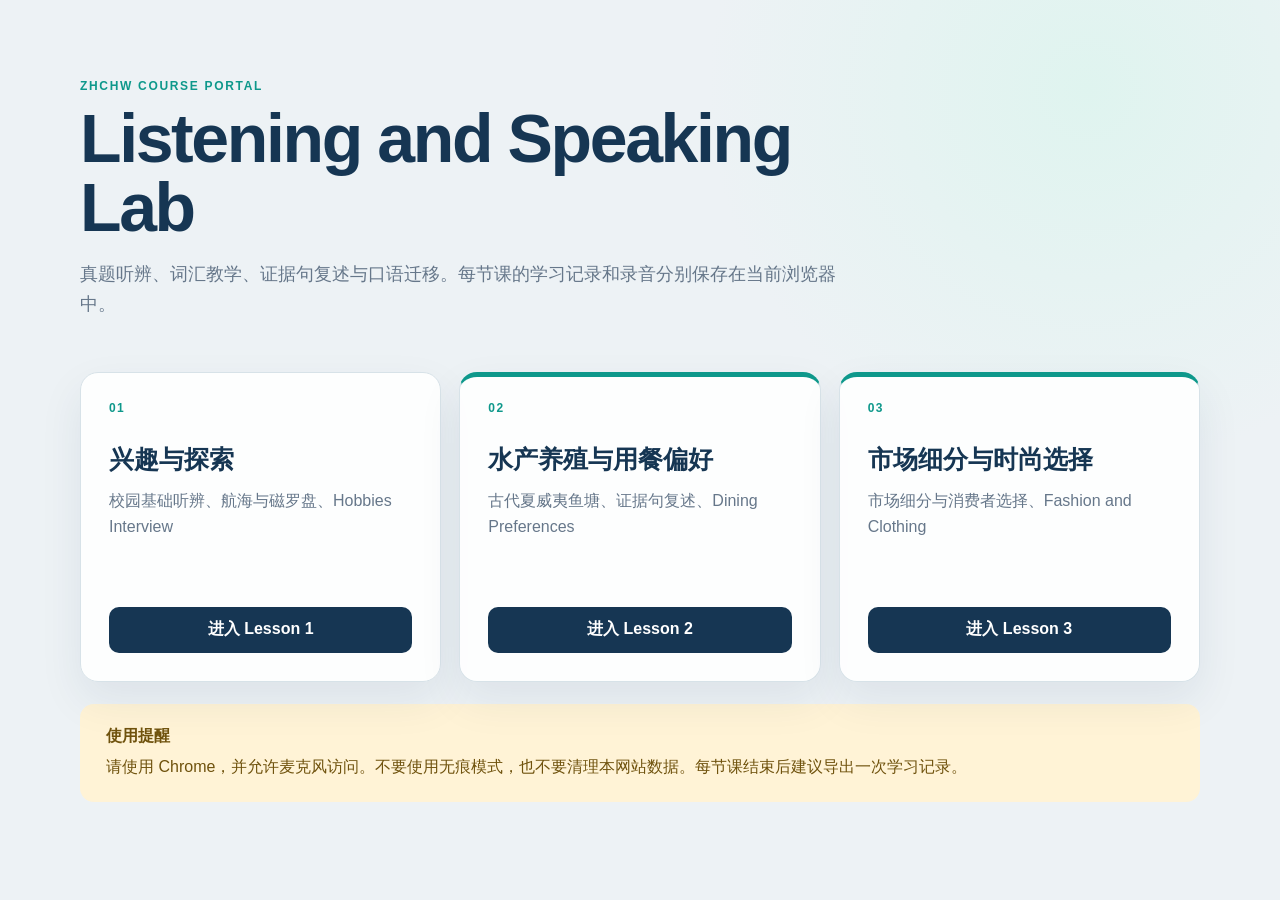
==== index.html @ 684749ce "Add files via upload" ====
<!doctype html>
<html lang="zh-CN">
<head>
  <meta charset="utf-8">
  <meta name="viewport" content="width=device-width, initial-scale=1">
  <meta name="theme-color" content="#163653">
  <title>Zhcw Listening and Speaking Lab</title>
  <link rel="stylesheet" href="site.css">
</head>
<body>
  <main class="portal">
    <header>
      <span class="eyebrow">ZHCHW COURSE PORTAL</span>
      <h1>Listening and Speaking Lab</h1>
      <p>真题听辨、词汇教学、证据句复述与口语迁移。每节课的学习记录和录音分别保存在当前浏览器中。</p>
    </header>
    <section class="lesson-grid" aria-label="课程列表">
      <article class="lesson-card">
        <span class="number">01</span>
        <h2>兴趣与探索</h2>
        <p>校园基础听辨、航海与磁罗盘、Hobbies Interview</p>
        <a href="lesson1/">进入 Lesson 1</a>
      </article>
      <article class="lesson-card featured">
        <span class="number">02</span>
        <h2>水产养殖与用餐偏好</h2>
        <p>古代夏威夷鱼塘、证据句复述、Dining Preferences</p>
        <a href="lesson2/">进入 Lesson 2</a>
      </article>
      <article class="lesson-card featured">
        <span class="number">03</span>
        <h2>市场细分与时尚选择</h2>
        <p>市场细分与消费者选择、Fashion and Clothing</p>
        <a href="lesson3/">进入 Lesson 3</a>
      </article>
    </section>
    <section class="note">
      <strong>使用提醒</strong>
      <p>请使用 Chrome，并允许麦克风访问。不要使用无痕模式，也不要清理本网站数据。每节课结束后建议导出一次学习记录。</p>
    </section>
  </main>
</body>
</html>
---- site.css ----
:root {
  --navy: #163653;
  --teal: #0e988b;
  --paper: #ffffff;
  --canvas: #edf2f5;
  --ink: #243244;
  --muted: #66778a;
  --line: #d7e2e8;
}
* { box-sizing: border-box; }
body { margin: 0; min-height: 100vh; background: radial-gradient(circle at 85% 10%, #dff4ef, transparent 28%), var(--canvas); color: var(--ink); font-family: "PingFang SC", "Microsoft YaHei", Inter, Arial, sans-serif; }
.portal { width: min(1120px, calc(100% - 40px)); margin: 0 auto; padding: 76px 0 64px; }
header { max-width: 760px; }
.eyebrow { color: var(--teal); font-size: 12px; font-weight: 800; letter-spacing: .14em; }
h1 { margin: 10px 0 16px; color: var(--navy); font-size: clamp(38px, 6vw, 68px); line-height: 1.02; letter-spacing: -.035em; }
header p { margin: 0; color: var(--muted); font-size: 18px; line-height: 1.7; }
.lesson-grid { display: grid; grid-template-columns: repeat(3, 1fr); gap: 18px; margin-top: 52px; }
.lesson-card { min-height: 310px; display: flex; flex-direction: column; padding: 28px; border: 1px solid var(--line); border-radius: 18px; background: rgba(255,255,255,.9); box-shadow: 0 18px 44px rgba(22,54,83,.08); }
.lesson-card.featured { border-top: 5px solid var(--teal); padding-top: 24px; }
.number { color: var(--teal); font-size: 12px; font-weight: 800; letter-spacing: .12em; }
h2 { margin: 28px 0 12px; color: var(--navy); font-size: 25px; }
.lesson-card p { margin: 0; color: var(--muted); line-height: 1.65; }
.lesson-card a { display: inline-flex; align-items: center; justify-content: center; min-height: 46px; margin-top: auto; border-radius: 10px; background: var(--navy); color: white; text-decoration: none; font-weight: 750; }
.lesson-card a:hover { background: var(--teal); }
.note { margin-top: 22px; padding: 22px 26px; border-radius: 14px; background: #fff3d6; color: #6f520d; }
.note p { margin: 7px 0 0; line-height: 1.6; }
@media (max-width: 820px) { .portal { padding-top: 42px; } .lesson-grid { grid-template-columns: 1fr; } .lesson-card { min-height: 240px; } }
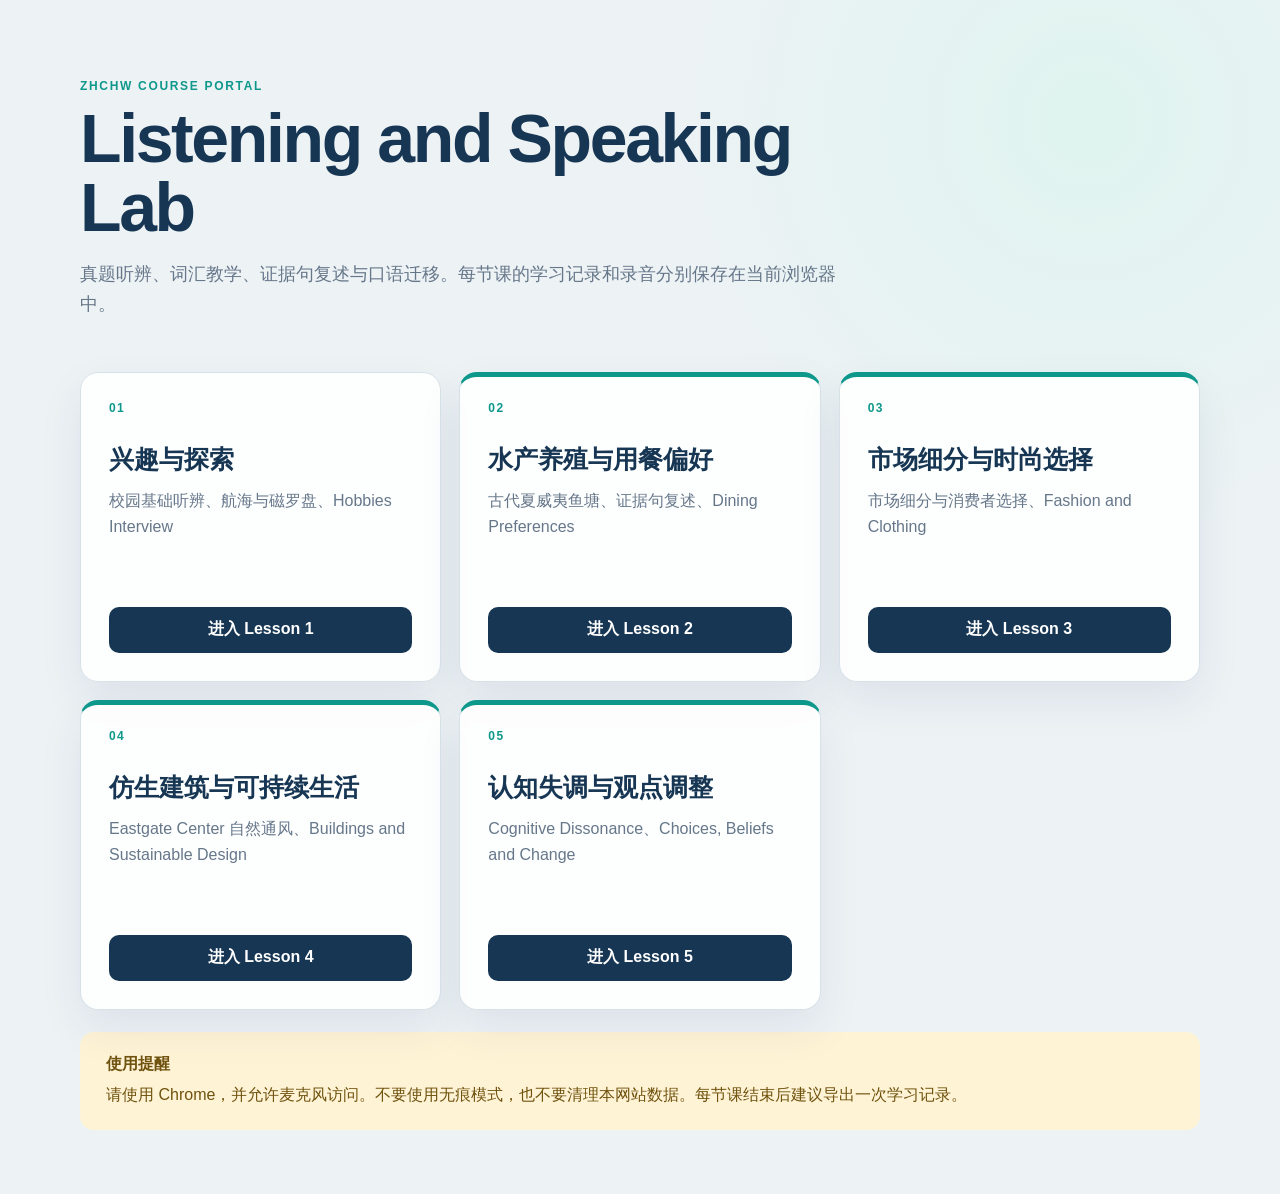
==== commit 9740de2c: "Add Lesson 4 and Lesson 5 listening-speaking labs" ====
--- a/index.html
+++ b/index.html
@@ -33,6 +33,18 @@
         <p>市场细分与消费者选择、Fashion and Clothing</p>
         <a href="lesson3/">进入 Lesson 3</a>
       </article>
+      <article class="lesson-card featured">
+        <span class="number">04</span>
+        <h2>仿生建筑与可持续生活</h2>
+        <p>Eastgate Center 自然通风、Buildings and Sustainable Design</p>
+        <a href="lesson4/">进入 Lesson 4</a>
+      </article>
+      <article class="lesson-card featured">
+        <span class="number">05</span>
+        <h2>认知失调与观点调整</h2>
+        <p>Cognitive Dissonance、Choices, Beliefs and Change</p>
+        <a href="lesson5/">进入 Lesson 5</a>
+      </article>
     </section>
     <section class="note">
       <strong>使用提醒</strong>
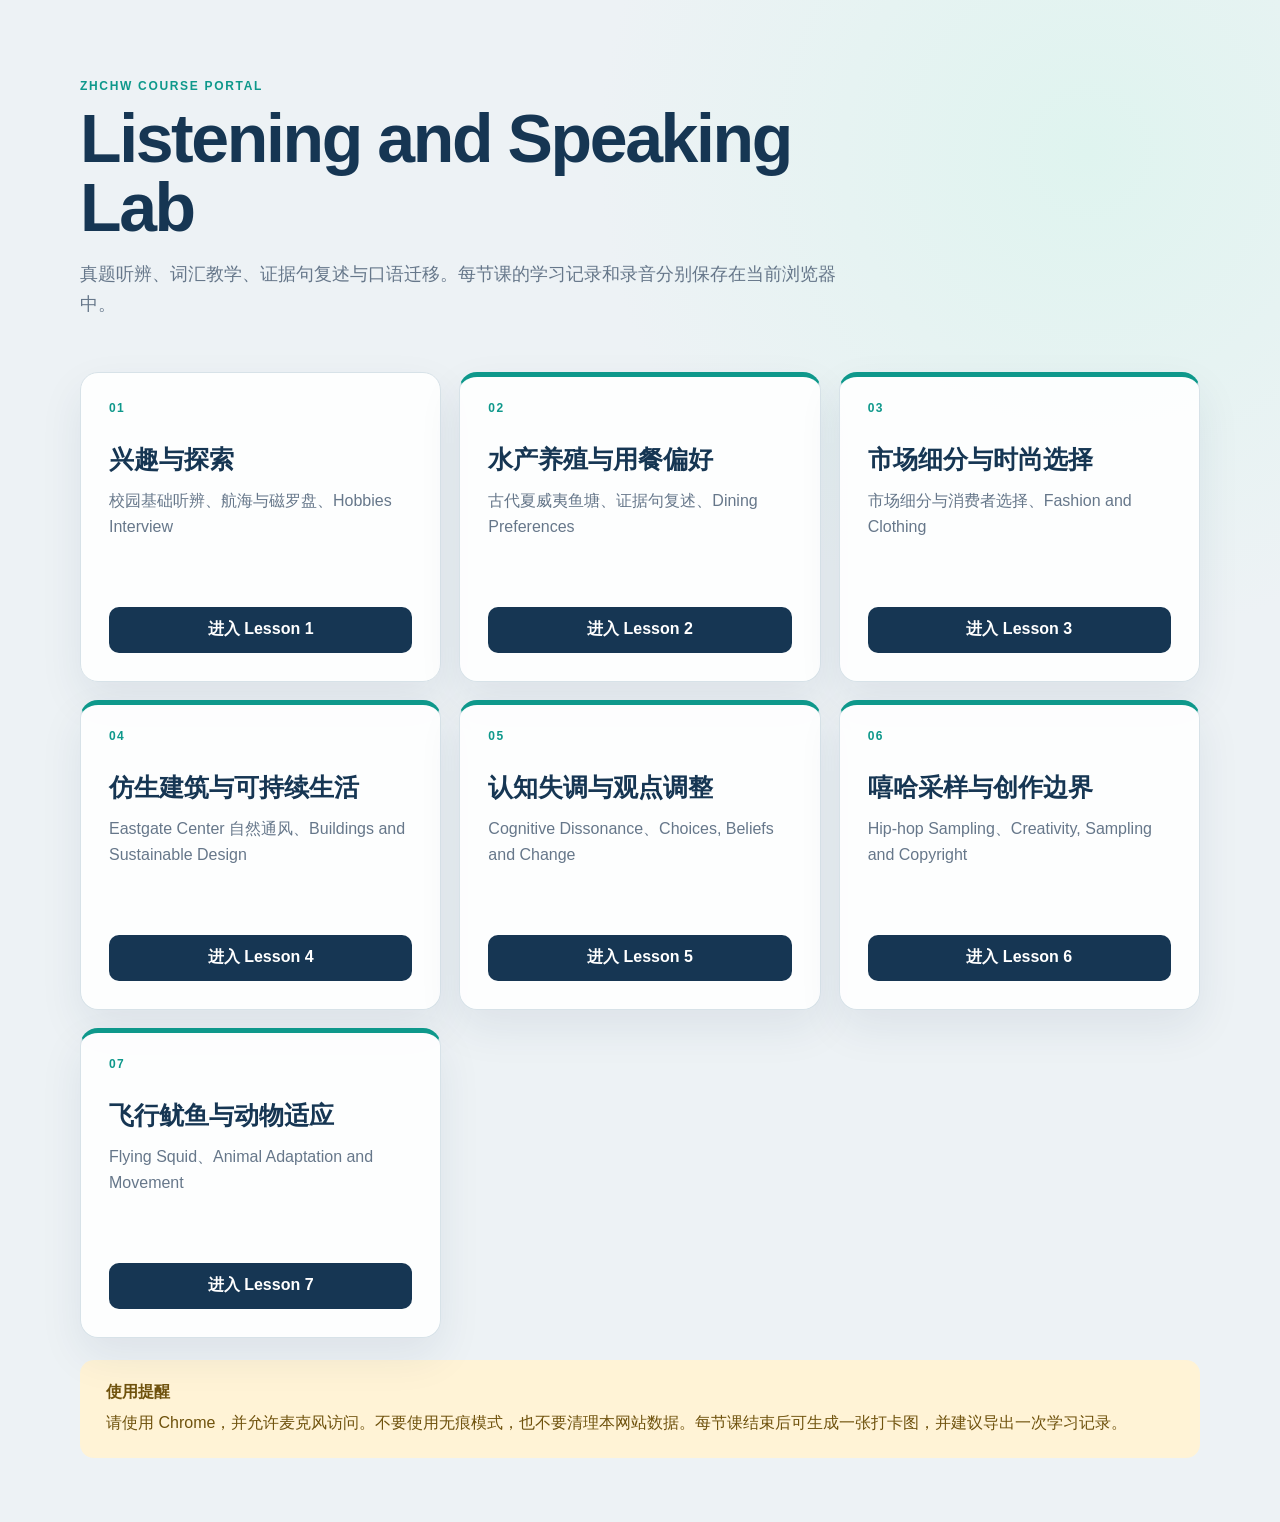
==== commit 125e6d3d: "Add Lessons 6-7 and downloadable check-in reports" ====
--- a/index.html
+++ b/index.html
@@ -45,10 +45,22 @@
         <p>Cognitive Dissonance、Choices, Beliefs and Change</p>
         <a href="lesson5/">进入 Lesson 5</a>
       </article>
+      <article class="lesson-card featured">
+        <span class="number">06</span>
+        <h2>嘻哈采样与创作边界</h2>
+        <p>Hip-hop Sampling、Creativity, Sampling and Copyright</p>
+        <a href="lesson6/">进入 Lesson 6</a>
+      </article>
+      <article class="lesson-card featured">
+        <span class="number">07</span>
+        <h2>飞行鱿鱼与动物适应</h2>
+        <p>Flying Squid、Animal Adaptation and Movement</p>
+        <a href="lesson7/">进入 Lesson 7</a>
+      </article>
     </section>
     <section class="note">
       <strong>使用提醒</strong>
-      <p>请使用 Chrome，并允许麦克风访问。不要使用无痕模式，也不要清理本网站数据。每节课结束后建议导出一次学习记录。</p>
+      <p>请使用 Chrome，并允许麦克风访问。不要使用无痕模式，也不要清理本网站数据。每节课结束后可生成一张打卡图，并建议导出一次学习记录。</p>
     </section>
   </main>
 </body>
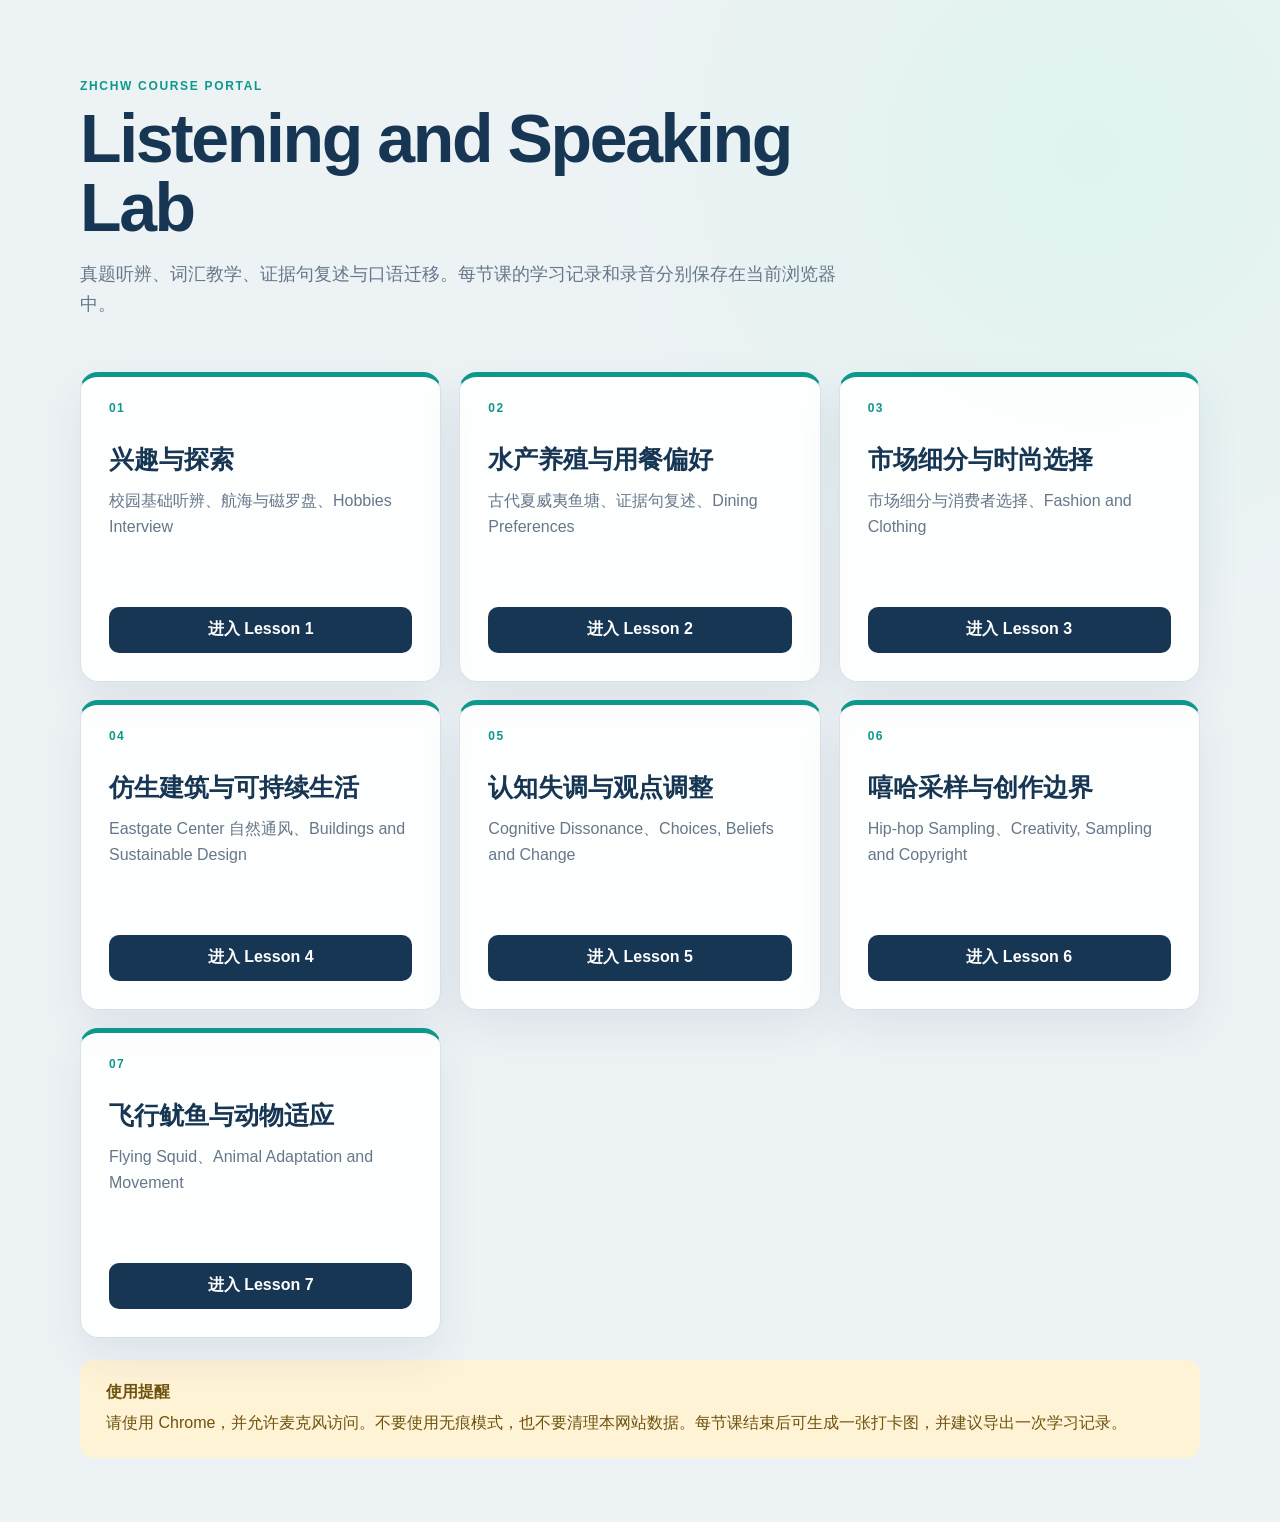
==== commit 4077d4c0: "Fix Lesson 1 card styling" ====
--- a/index.html
+++ b/index.html
@@ -5,7 +5,7 @@
   <meta name="viewport" content="width=device-width, initial-scale=1">
   <meta name="theme-color" content="#163653">
   <title>Zhcw Listening and Speaking Lab</title>
-  <link rel="stylesheet" href="site.css">
+  <link rel="stylesheet" href="site.css?v=20261017-card-fix">
 </head>
 <body>
   <main class="portal">
@@ -15,7 +15,7 @@
       <p>真题听辨、词汇教学、证据句复述与口语迁移。每节课的学习记录和录音分别保存在当前浏览器中。</p>
     </header>
     <section class="lesson-grid" aria-label="课程列表">
-      <article class="lesson-card">
+      <article class="lesson-card featured">
         <span class="number">01</span>
         <h2>兴趣与探索</h2>
         <p>校园基础听辨、航海与磁罗盘、Hobbies Interview</p>
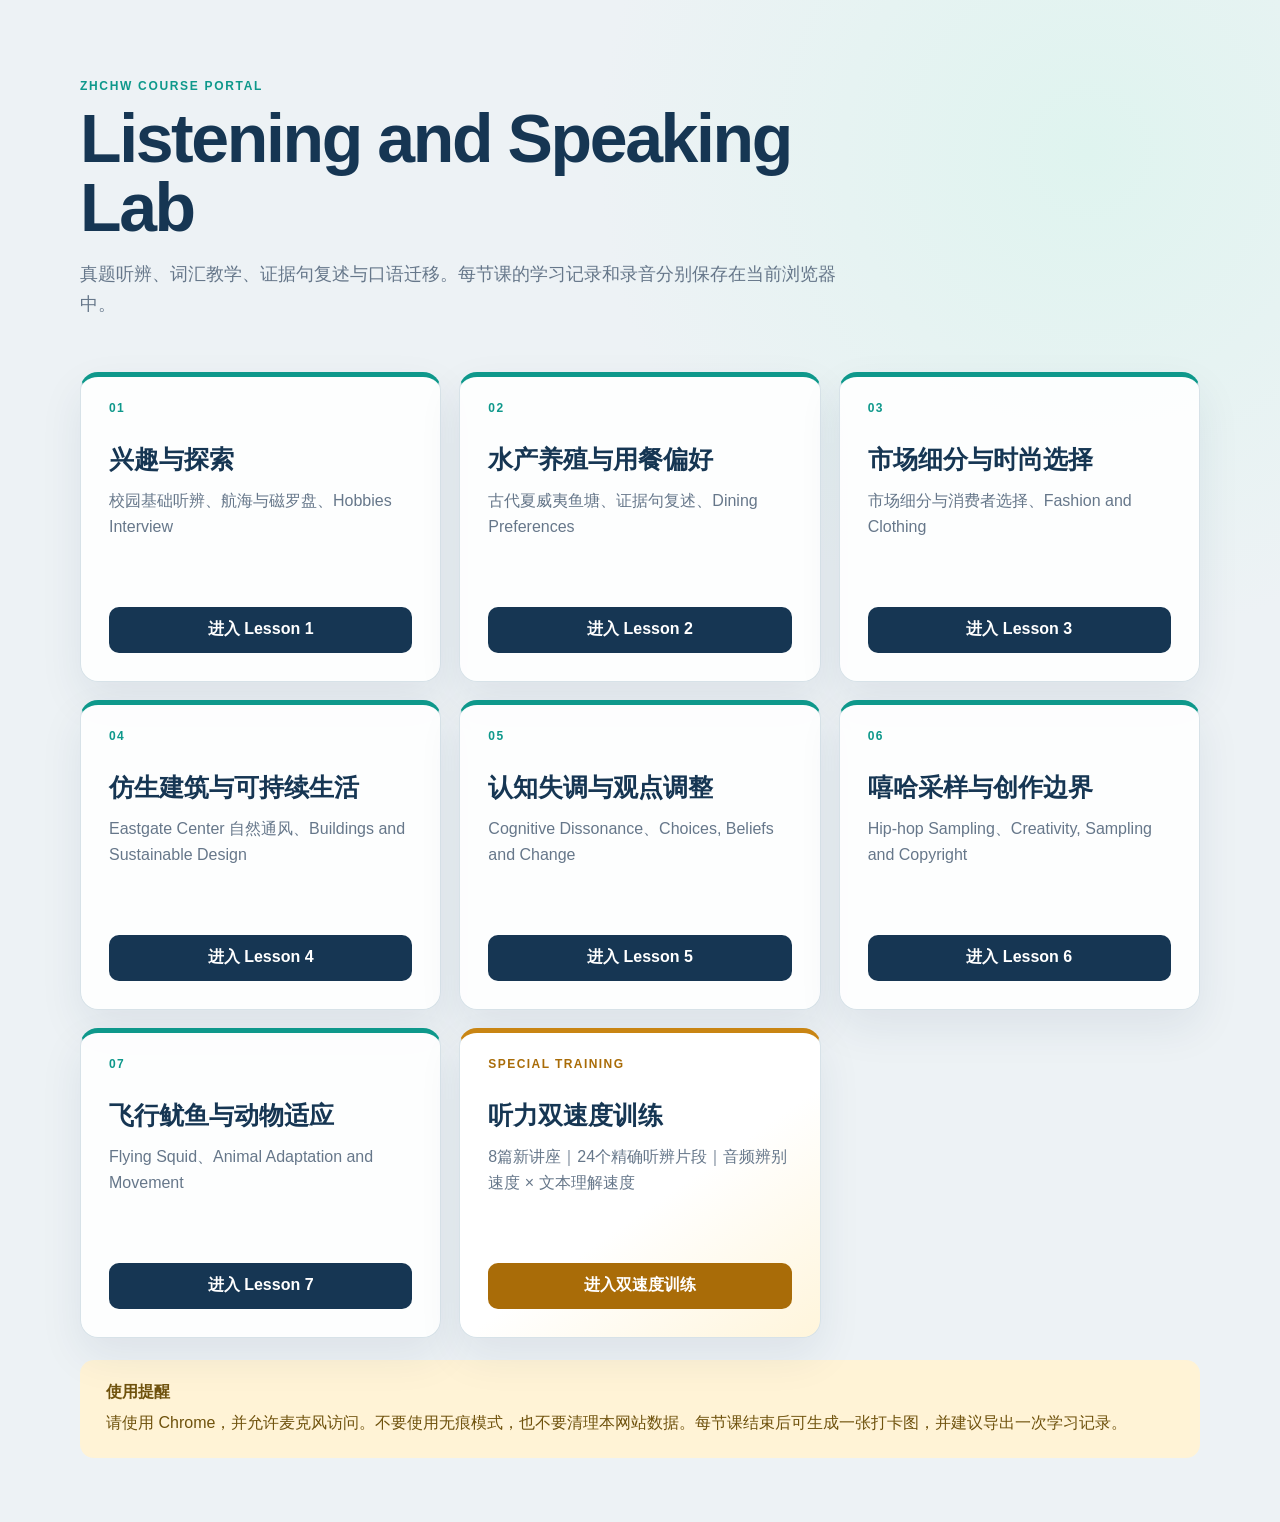
==== commit 985444f2: "Add dual-speed listening training module" ====
--- a/index.html
+++ b/index.html
@@ -5,7 +5,7 @@
   <meta name="viewport" content="width=device-width, initial-scale=1">
   <meta name="theme-color" content="#163653">
   <title>Zhcw Listening and Speaking Lab</title>
-  <link rel="stylesheet" href="site.css?v=20261017-card-fix">
+  <link rel="stylesheet" href="site.css?v=20261022-dual-speed">
 </head>
 <body>
   <main class="portal">
@@ -57,6 +57,12 @@
         <p>Flying Squid、Animal Adaptation and Movement</p>
         <a href="lesson7/">进入 Lesson 7</a>
       </article>
+      <article class="lesson-card featured speed-card">
+        <span class="number">SPECIAL TRAINING</span>
+        <h2>听力双速度训练</h2>
+        <p>8篇新讲座｜24个精确听辨片段｜音频辨别速度 × 文本理解速度</p>
+        <a href="speed-training/">进入双速度训练</a>
+      </article>
     </section>
     <section class="note">
       <strong>使用提醒</strong>
--- a/site.css
+++ b/site.css
@@ -17,6 +17,10 @@
 .lesson-grid { display: grid; grid-template-columns: repeat(3, 1fr); gap: 18px; margin-top: 52px; }
 .lesson-card { min-height: 310px; display: flex; flex-direction: column; padding: 28px; border: 1px solid var(--line); border-radius: 18px; background: rgba(255,255,255,.9); box-shadow: 0 18px 44px rgba(22,54,83,.08); }
 .lesson-card.featured { border-top: 5px solid var(--teal); padding-top: 24px; }
+.lesson-card.speed-card { border-top-color: #c98513; background: linear-gradient(145deg, #fff 55%, #fff5db); }
+.lesson-card.speed-card .number { color: #a96c08; }
+.lesson-card.speed-card a { background: #a96c08; }
+.lesson-card.speed-card a:hover { background: #805106; }
 .number { color: var(--teal); font-size: 12px; font-weight: 800; letter-spacing: .12em; }
 h2 { margin: 28px 0 12px; color: var(--navy); font-size: 25px; }
 .lesson-card p { margin: 0; color: var(--muted); line-height: 1.65; }
